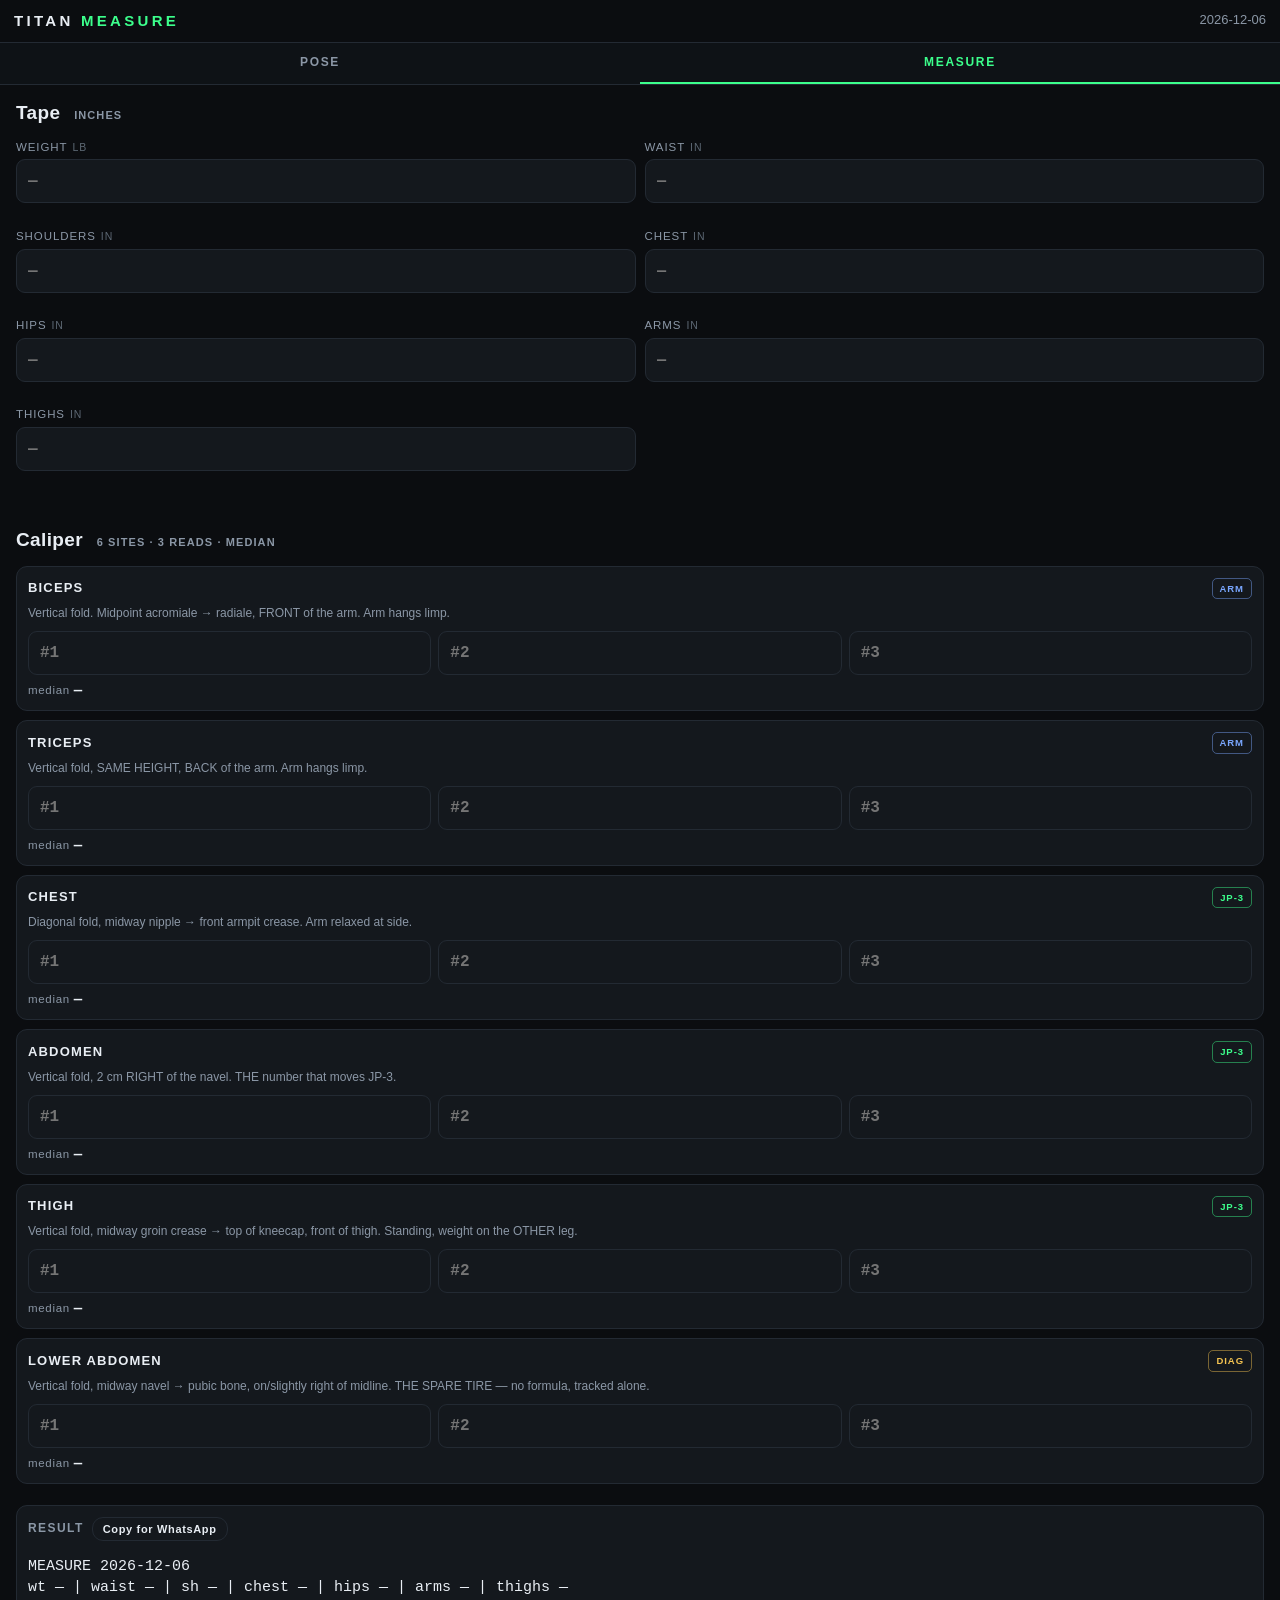
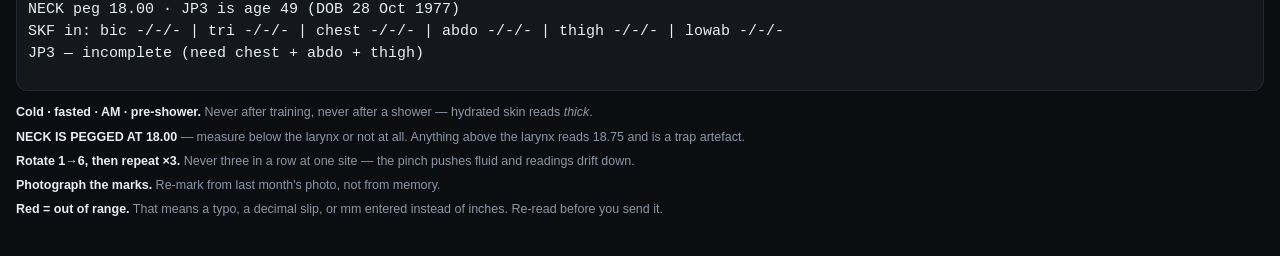
==== measure.html @ 395e5981 "v1.5 — MEASURE tab: tape guardrails + JP-3 caliper capture - measure.html / measure.js: 7 tape field" ====
<!DOCTYPE html>
<html lang="en">
<head>
<meta charset="utf-8">
<meta name="viewport" content="width=device-width, initial-scale=1, viewport-fit=cover">
<meta name="theme-color" content="#0b0d10">
<title>TITAN MEASURE</title>
<link rel="manifest" href="manifest.json">
<link rel="stylesheet" href="styles.css">
</head>
<body>

<header>
  <h1>TITAN <span>MEASURE</span></h1>
  <div id="dateLbl" class="count">—</div>
</header>

<nav class="tabs">
  <a href="./">POSE</a>
  <a href="measure.html" class="on">MEASURE</a>
</nav>

<section class="panel">

  <h2>Tape <span class="h2sub">inches</span></h2>
  <div class="grid2" id="tape"></div>
  <p class="hint" id="tapeWarn"></p>

  <h2>Caliper <span class="h2sub">6 sites · 3 reads · median</span></h2>
  <div id="sites"></div>

  <div class="exportbox">
    <h3>Result <button id="copyBtn" class="mini">Copy for WhatsApp</button></h3>
    <pre id="out">—</pre>
  </div>

  <div class="notes">
    <p><strong>Cold · fasted · AM · pre-shower.</strong> Never after training, never after a shower — hydrated skin reads <em>thick</em>.</p>
    <p><strong>NECK IS PEGGED AT 18.00</strong> — measure below the larynx or not at all. Anything above the larynx reads 18.75 and is a trap artefact.</p>
    <p><strong>Rotate 1→6, then repeat ×3.</strong> Never three in a row at one site — the pinch pushes fluid and readings drift down.</p>
    <p><strong>Photograph the marks.</strong> Re-mark from last month's photo, not from memory.</p>
    <p><strong>Red = out of range.</strong> That means a typo, a decimal slip, or mm entered instead of inches. Re-read before you send it.</p>
  </div>

</section>

<script src="measure.js"></script>
<script>
  if ('serviceWorker' in navigator) navigator.serviceWorker.register('sw.js').catch(() => {});
</script>
</body>
</html>
---- styles.css ----
:root{
  --bg:#0b0d10; --panel:#14181d; --line:#232a33;
  --ok:#3cff8c; --bad:#ff3b3b; --wait:#f5c451; --ink:#e9eef4; --dim:#8b97a6;
}
*{box-sizing:border-box; -webkit-tap-highlight-color:transparent}
html,body{margin:0;height:100%}
body{
  background:var(--bg); color:var(--ink);
  font:15px/1.45 -apple-system,BlinkMacSystemFont,"Segoe UI",Roboto,sans-serif;
  display:flex; flex-direction:column; overflow-x:hidden;
  padding-bottom:env(safe-area-inset-bottom);
}
header{
  display:flex; align-items:center; justify-content:space-between;
  padding:10px 14px; border-bottom:1px solid var(--line);
}
h1{margin:0; font-size:15px; letter-spacing:.22em; font-weight:800}
h1 span{color:var(--ok)}
.count{font-variant-numeric:tabular-nums; color:var(--dim); font-size:13px}

.stage{position:relative; background:#000; flex:0 0 auto}
#cam,#overlay{display:block; width:100%; height:auto}
#overlay{position:absolute; inset:0; width:100%; height:100%}

.ready{
  position:absolute; left:50%; top:12px; transform:translateX(-50%);
  padding:9px 18px; border-radius:999px; font-weight:800; font-size:13px;
  letter-spacing:.12em; white-space:nowrap; backdrop-filter:blur(6px);
}
.ready.ok{background:rgba(60,255,140,.92); color:#04180c}
.ready.wait{background:rgba(245,196,81,.92); color:#221a02}
.timer{
  position:absolute; right:14px; bottom:12px;
  font:800 34px/1 ui-monospace,monospace; font-variant-numeric:tabular-nums;
  color:#fff; text-shadow:0 2px 14px rgba(0,0,0,.9);
}

.bar{height:4px; background:var(--line)}
.camInfo{padding:5px 14px; font:11px/1.2 ui-monospace,monospace; letter-spacing:.09em;
  color:var(--dim); background:#0e1216; border-bottom:1px solid var(--line)}
.fill{height:100%; width:0; background:var(--ok); transition:width .4s}

.panel{padding:14px 16px 28px; display:flex; flex-direction:column; gap:12px}
h2{margin:0; font-size:19px; letter-spacing:.02em}
.cue{margin:0; color:var(--dim); font-size:14px; min-height:2.6em; transition:color .2s}
.cue.bad{color:var(--bad); font-weight:700; font-size:16px}

.gates{list-style:none; margin:0; padding:0; display:flex; flex-direction:column; gap:6px}
.gates li{
  display:flex; align-items:center; gap:9px; padding:8px 11px;
  background:var(--panel); border:1px solid var(--line); border-radius:9px; font-size:14px;
}
.gates .dot{width:10px; height:10px; border-radius:50%; background:var(--dim); flex:0 0 auto}
.gates li.ok .dot{background:var(--ok); box-shadow:0 0 10px rgba(60,255,140,.7)}
.gates li.bad .dot{background:var(--bad); box-shadow:0 0 10px rgba(255,59,59,.7)}
.gates em{margin-left:auto; font-style:normal; font-size:10px; letter-spacing:.09em;
  text-transform:uppercase; color:var(--dim); white-space:nowrap}
.gates em.estimated{color:var(--wait)}
.gates em.manual{color:#7aa7ff}

.btns{display:grid; grid-template-columns:1fr 1fr; gap:9px}
button{
  padding:15px 10px; border-radius:11px; border:1px solid var(--line);
  background:var(--panel); color:var(--ink); font-weight:800; font-size:13px;
  letter-spacing:.1em; cursor:pointer;
}
button:disabled{opacity:.38; cursor:not-allowed}
button.primary{grid-column:1/-1; background:var(--ok); color:#04180c; border-color:var(--ok)}
button.mini{display:inline-block; margin-left:8px; padding:5px 10px; font-size:11px;
  letter-spacing:.06em; font-weight:700}

.notes{font-size:12.5px; color:var(--dim); display:flex; flex-direction:column; gap:6px}
.notes p{margin:0}
.notes strong{color:var(--ink)}

.exportbox{background:var(--panel); border:1px solid var(--line); border-radius:11px; padding:11px}
.exportbox h3{margin:0 0 8px; font-size:12px; letter-spacing:.12em; color:var(--dim);
  text-transform:uppercase; display:flex; align-items:center}
pre#summary{margin:0; white-space:pre-wrap; font:12px/1.5 ui-monospace,monospace;
  color:var(--ink); max-height:280px; overflow:auto}

/* ── shared tab nav ───────────────────────────────────────────── */
.tabs{display:flex; border-bottom:1px solid var(--line); background:#0e1216}
.tabs a{
  flex:1; text-align:center; padding:11px 8px; text-decoration:none;
  color:var(--dim); font-size:12px; font-weight:800; letter-spacing:.14em;
  border-bottom:2px solid transparent;
}
.tabs a.on{color:var(--ok); border-bottom-color:var(--ok)}

/* ── MEASURE page ─────────────────────────────────────────────── */
.h2sub{font-size:11px; letter-spacing:.1em; text-transform:uppercase;
  color:var(--dim); font-weight:600; margin-left:8px}

.grid2{display:grid; grid-template-columns:1fr 1fr; gap:9px}
.field{display:flex; flex-direction:column; gap:4px}
.field > span{font-size:11.5px; letter-spacing:.08em; text-transform:uppercase; color:var(--dim)}
.field > span em{font-style:normal; color:#5d6874; margin-left:5px; font-size:10.5px}
.field small{font-size:10.5px; color:var(--bad); min-height:1.1em}

input[type=number]{
  width:100%; padding:12px 11px; border-radius:9px;
  background:var(--panel); border:1px solid var(--line); color:var(--ink);
  font:700 16px/1 ui-monospace,monospace; font-variant-numeric:tabular-nums;
  -moz-appearance:textfield;
}
input[type=number]::-webkit-outer-spin-button,
input[type=number]::-webkit-inner-spin-button{-webkit-appearance:none; margin:0}
input[type=number]:focus{outline:none; border-color:var(--ok)}
input[type=number].bad{border-color:var(--bad); background:#1e1010; color:#ff9b9b}

.hint{margin:0; font-size:12px; color:var(--dim); min-height:1.3em}
.hint.bad{color:var(--bad); font-weight:700}

.site{background:var(--panel); border:1px solid var(--line); border-radius:11px;
  padding:11px; margin-bottom:9px}
.sitehead{display:flex; align-items:center; gap:8px}
.sitehead strong{font-size:13px; letter-spacing:.09em}
.feed{margin-left:auto; font-size:9.5px; letter-spacing:.1em; font-weight:800;
  padding:3px 7px; border-radius:5px; border:1px solid var(--line); color:var(--dim)}
.feed.jp-3{color:var(--ok); border-color:rgba(60,255,140,.45)}
.feed.arm{color:#7aa7ff; border-color:rgba(122,167,255,.45)}
.feed.diag{color:var(--wait); border-color:rgba(245,196,81,.45)}
.sitecue{margin:6px 0 9px; font-size:12px; color:var(--dim); line-height:1.4}
.reads{display:grid; grid-template-columns:1fr 1fr 1fr; gap:7px}
.sitemed{margin-top:7px; font-size:11.5px; letter-spacing:.06em; color:var(--dim)}
.sitemed b{color:var(--ink); font:800 14px/1 ui-monospace,monospace}
.sitewarn{font-style:normal; color:var(--bad); font-size:11px}
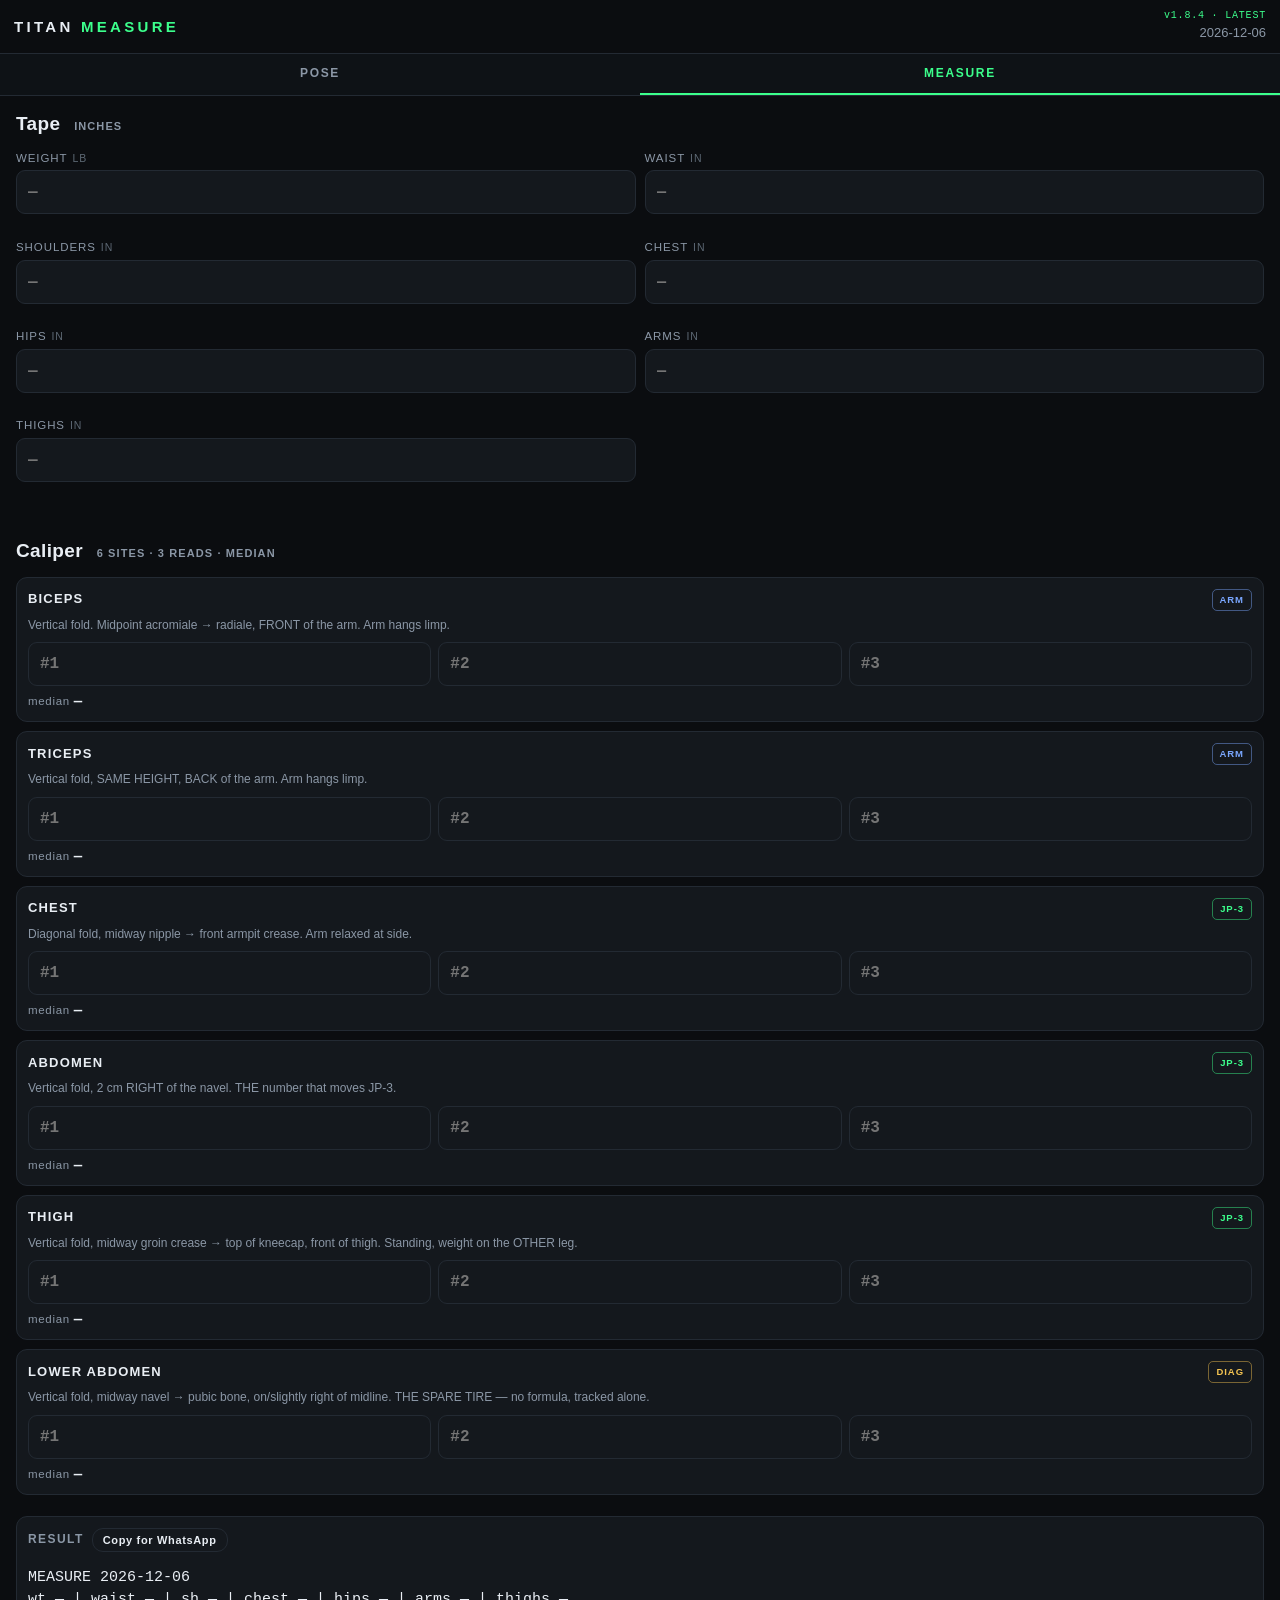
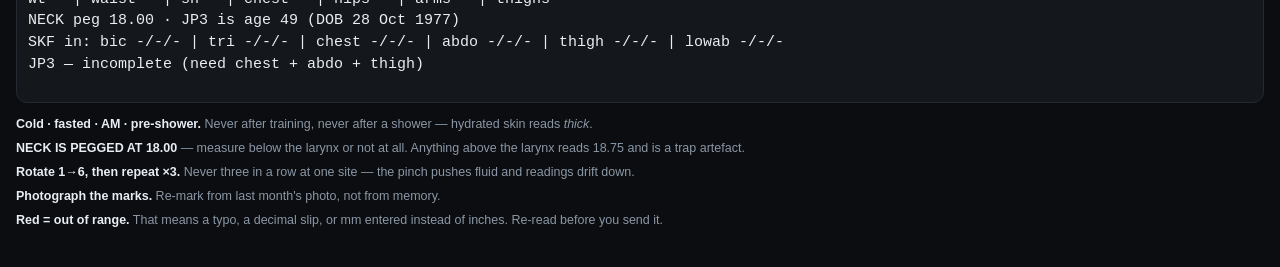
==== commit 4ae3199b: "v1.8.4 — release number on the page, with a staleness check Kevin 2026-10-22: 'add the release numbe" ====
--- a/measure.html
+++ b/measure.html
@@ -7,12 +7,16 @@
 <title>TITAN MEASURE</title>
 <link rel="manifest" href="manifest.json">
 <link rel="stylesheet" href="styles.css">
+<script src="version.js"></script>
 </head>
 <body>
 
 <header>
   <h1>TITAN <span>MEASURE</span></h1>
-  <div id="dateLbl" class="count">—</div>
+  <div class="hdr-right">
+    <span data-version class="ver">v—</span>
+    <div id="dateLbl" class="count">—</div>
+  </div>
 </header>
 
 <nav class="tabs">
--- a/styles.css
+++ b/styles.css
@@ -17,6 +17,11 @@
 h1{margin:0; font-size:15px; letter-spacing:.22em; font-weight:800}
 h1 span{color:var(--ok)}
 .count{font-variant-numeric:tabular-nums; color:var(--dim); font-size:13px}
+.hdr-right{display:flex; flex-direction:column; align-items:flex-end; gap:2px}
+.ver{font:10px/1.2 ui-monospace,monospace; letter-spacing:.08em; color:var(--dim);
+  font-variant-numeric:tabular-nums; white-space:nowrap}
+.ver.ok{color:var(--ok)}
+.ver.warn{color:var(--wait); font-weight:700}
 
 .stage{position:relative; background:#000; flex:0 0 auto}
 #cam,#overlay{display:block; width:100%; height:auto}
@@ -38,6 +43,13 @@
 .bar{height:4px; background:var(--line)}
 .camInfo{padding:5px 14px; font:11px/1.2 ui-monospace,monospace; letter-spacing:.09em;
   color:var(--dim); background:#0e1216; border-bottom:1px solid var(--line)}
+.levelInfo{padding:5px 14px; font:11px/1.2 ui-monospace,monospace; letter-spacing:.09em;
+  background:#0e1216; border-bottom:1px solid var(--line)}
+.levelInfo.ok{color:var(--ok)}
+.levelInfo.warn{color:var(--wait)}
+.levelInfo.bad{color:var(--bad); font-weight:700}
+.levelInfo.off{color:var(--dim)}
+.gates li.adv .dot{background:var(--wait); box-shadow:0 0 10px rgba(245,196,81,.6)}
 .fill{height:100%; width:0; background:var(--ok); transition:width .4s}
 
 .panel{padding:14px 16px 28px; display:flex; flex-direction:column; gap:12px}
